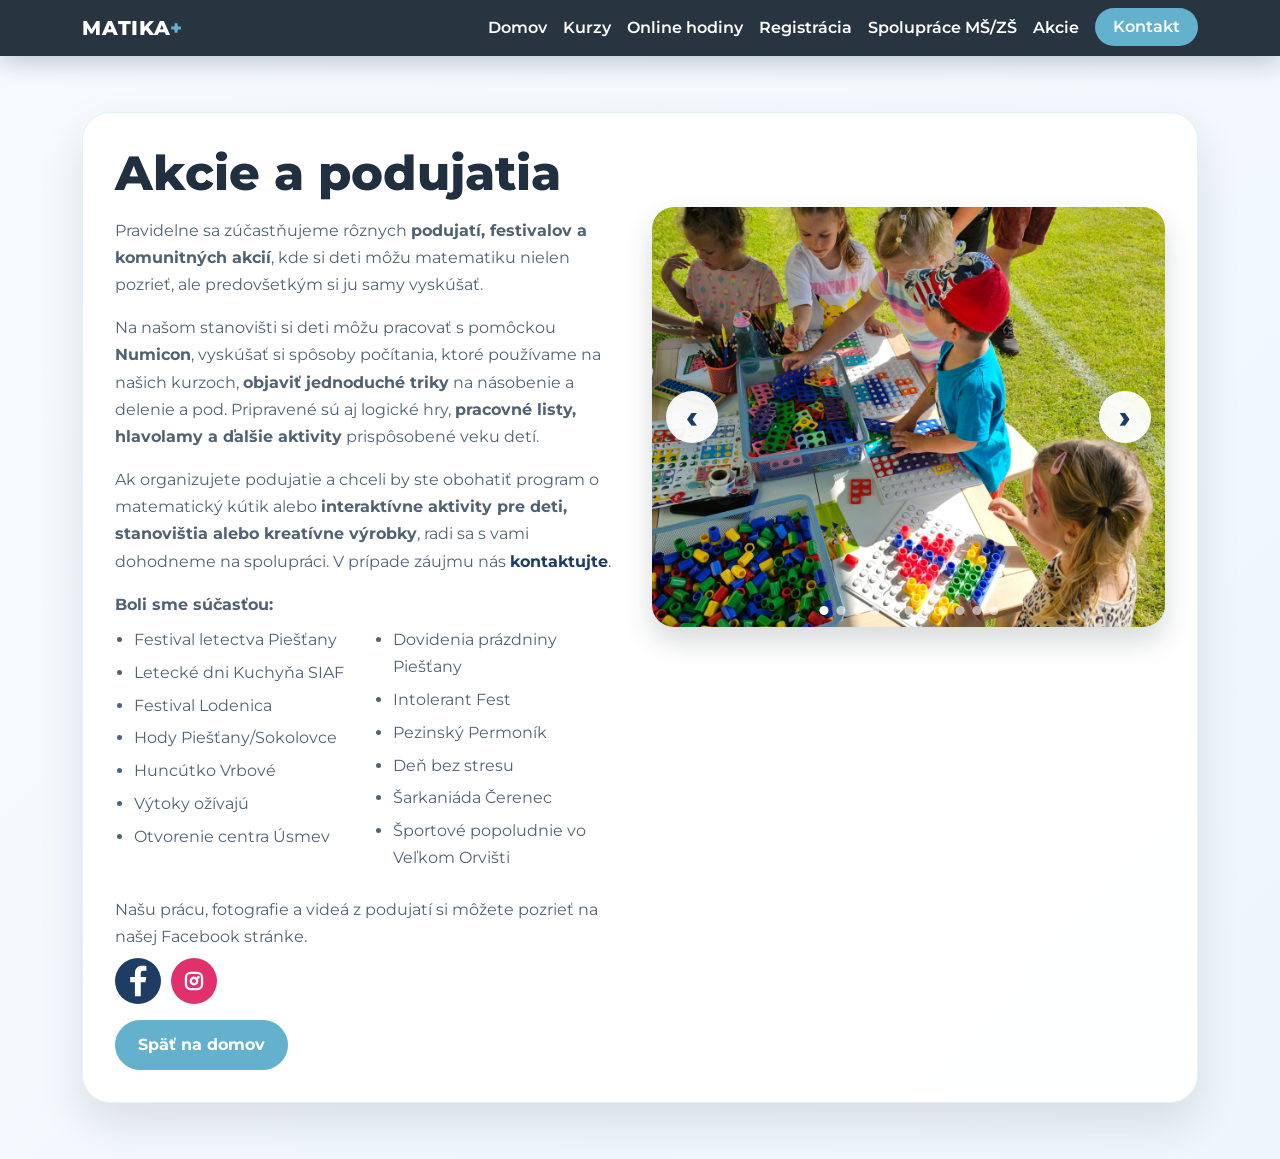
==== akcie.html @ 90e62349 "Add files via upload" ====
<!DOCTYPE html>
<html lang="sk">
<head>
<meta charset="UTF-8">
<meta name="viewport" content="width=device-width, initial-scale=1.0">
<title>Akcie | MATIKA+</title>
<link href="https://cdn.jsdelivr.net/npm/bootstrap@5.3.0/dist/css/bootstrap.min.css" rel="stylesheet">
<link rel="preconnect" href="https://fonts.googleapis.com">
<link rel="preconnect" href="https://fonts.gstatic.com" crossorigin>
<link href="https://fonts.googleapis.com/css2?family=Montserrat:wght@500;600;700;800&display=swap" rel="stylesheet">
<style>
body {
    margin: 0;
    font-family: 'Montserrat', sans-serif;
    background: linear-gradient(135deg, #f7fbff 0%, #eef6fb 100%);
    color: #203040;
}

.navbar {
    background: rgba(32,45,58,0.96) !important;
    backdrop-filter: blur(10px);
    box-shadow: 0 8px 24px rgba(20,36,59,0.22);
}

.navbar-brand {
    font-weight: 800;
    letter-spacing: 0.04em;
}

.navbar-brand .plus {
    color: #64b1ce;
    font-weight: 800;
}

.navbar .nav-link {
    color: #ffffff !important;
    font-weight: 600;
}

.navbar .nav-link:hover,
.navbar .nav-link:focus-visible {
    color: #b9ddff !important;
}

.navbar .contact-btn {
    display: inline-block;
    color: #ffffff !important;
    background: #64b1ce;
    padding: 10px 18px;
    border-radius: 999px;
    font-weight: 600;
    text-decoration: none;
    transition: transform 0.2s ease, background-color 0.2s ease;
    line-height: 1.1;
    border: 0;
}

.navbar .contact-btn:hover,
.navbar .contact-btn:focus-visible {
    transform: translateY(-2px);
    background: #1f3c63;
    color: #ffffff !important;
}

@media (max-width: 991.98px) {
    .navbar .contact-btn {
        margin-top: 8px;
        width: fit-content;
    }
}

.navbar .navbar-toggler {
    border-color: rgba(255,255,255,0.45);
}

.navbar .navbar-toggler-icon {
    filter: brightness(0) invert(1);
}

.page-wrap {
    min-height: calc(100vh - 92px);
    display: flex;
    align-items: center;
    padding: 112px 0 56px;
}

.hero-card {
    background: rgba(255,255,255,0.94);
    border: 1px solid rgba(100,177,206,0.18);
    border-radius: 28px;
    box-shadow: 0 20px 45px rgba(32,45,58,0.12);
    padding: 32px;
}

.section-title {
    font-size: clamp(2rem, 4vw, 3rem);
    font-weight: 800;
    margin-bottom: 14px;
}

.lead-copy {
    color: #516273;
    line-height: 1.7;
}

.event-list {
    margin: 0 0 1.5rem;
    padding-left: 1.2rem;
    color: #516273;
    line-height: 1.7;
    column-count: 2;
    column-gap: 24px;
}

.event-list li {
    margin-bottom: 0.35rem;
    break-inside: avoid;
}

@media (max-width: 991.98px) {
    .event-list {
        column-count: 1;
    }
}

.contact-link {
    color: #1f3c63;
    text-decoration: none;
    font-weight: 700;
}

.contact-link:hover,
.contact-link:focus-visible {
    color: #1f3c63;
    text-decoration: none;
}

.photo-slider {
    position: relative;
    border-radius: 22px;
    overflow: hidden;
    background: #ffffff;
    box-shadow: 0 14px 28px rgba(32,45,58,0.18);
}

.photo-slider-track {
    position: relative;
    width: 100%;
    aspect-ratio: 4 / 3;
    min-height: 420px;
    background: #f2f6fb;
}

.photo-slide {
    position: absolute;
    inset: 0;
    opacity: 0;
    transition: opacity 0.45s ease;
}

.photo-slide.active {
    opacity: 1;
}

.photo-slide img {
    width: 100%;
    height: 100%;
    object-fit: cover;
    display: block;
}

.slider-arrow {
    position: absolute;
    top: 50%;
    transform: translateY(-50%);
    width: 52px;
    height: 52px;
    border-radius: 50%;
    border: 0;
    background: rgba(255,255,255,0.94);
    color: #1f3c63;
    font-size: 2rem;
    font-weight: 800;
    line-height: 1;
    display: inline-flex;
    align-items: center;
    justify-content: center;
    box-shadow: 0 8px 20px rgba(31,60,99,0.25);
    cursor: pointer;
    z-index: 2;
}

.slider-arrow:hover,
.slider-arrow:focus-visible {
    background: #1f3c63;
    color: #ffffff;
}

.slider-arrow.prev {
    left: 14px;
}

.slider-arrow.next {
    right: 14px;
}

.slider-dots {
    position: absolute;
    left: 50%;
    bottom: 12px;
    transform: translateX(-50%);
    display: flex;
    gap: 8px;
    z-index: 2;
}

.slider-dot {
    width: 9px;
    height: 9px;
    border-radius: 50%;
    border: 0;
    background: rgba(255,255,255,0.6);
    padding: 0;
}

.slider-dot.active {
    background: #ffffff;
    box-shadow: 0 0 0 2px rgba(31,60,99,0.25);
}

.photo-column {
    padding-top: 62px;
}

@media (max-width: 991.98px) {
    .photo-slider-track {
        min-height: 340px;
    }

    .photo-column {
        padding-top: 0;
    }
}

.btn-primary {
    background: #64b1ce;
    border-color: #64b1ce;
    border-radius: 999px;
    padding: 12px 22px;
    font-weight: 700;
}

.btn-primary:hover,
.btn-primary:focus-visible {
    background: #1f3c63;
    border-color: #1f3c63;
}

.social-links-sub {
    display: flex;
    align-items: center;
    gap: 10px;
}

.fb-link,
.insta-link {
    display: inline-flex;
    align-items: center;
    justify-content: center;
    width: 46px;
    height: 46px;
    border-radius: 50%;
    background: transparent;
    text-decoration: none;
    box-shadow: none;
    border: 0;
}

.fb-link:hover,
.fb-link:focus-visible,
.insta-link:hover,
.insta-link:focus-visible {
    transform: translateY(-2px);
}

.fb-link svg,
.insta-link svg {
    width: 100%;
    height: 100%;
}
</style>
</head>
<body>
<nav class="navbar navbar-expand-lg navbar-dark fixed-top">
    <div class="container">
        <a class="navbar-brand" href="index.html#home">MATIKA<span class="plus">+</span></a>

        <button class="navbar-toggler" type="button" data-bs-toggle="collapse" data-bs-target="#navMenu" aria-controls="navMenu" aria-expanded="false" aria-label="Prepnúť navigáciu">
            <span class="navbar-toggler-icon"></span>
        </button>

        <div class="collapse navbar-collapse" id="navMenu">
            <ul class="navbar-nav ms-auto">
                <li class="nav-item"><a class="nav-link" href="index.html#home">Domov</a></li>
                <li class="nav-item"><a class="nav-link" href="index.html#kurzy">Kurzy</a></li>
                <li class="nav-item"><a class="nav-link" href="online-hodiny.html">Online hodiny</a></li>
                <li class="nav-item"><a class="nav-link" href="index.html#registracia">Registrácia</a></li>
                <li class="nav-item"><a class="nav-link" href="spoluprace-mszs.html">Spolupráce MŠ/ZŠ</a></li>
                <li class="nav-item"><a class="nav-link" href="akcie.html">Akcie</a></li>
                <li class="nav-item ms-lg-2"><a class="contact-btn" href="index.html#kontakt">Kontakt</a></li>
            </ul>
        </div>
    </div>
</nav>

<main class="page-wrap">
    <div class="container">
        <div class="hero-card">
            <div class="row g-4 align-items-start">
                <div class="col-lg-6">
                    <h1 class="section-title">Akcie a podujatia</h1>
                    <p class="lead-copy mb-3">Pravidelne sa zúčastňujeme rôznych <strong>podujatí, festivalov a komunitných akcií</strong>, kde si deti môžu matematiku nielen pozrieť, ale predovšetkým si ju samy vyskúšať.</p>
                    <p class="lead-copy mb-3">Na našom stanovišti si deti môžu pracovať s pomôckou <strong>Numicon</strong>, vyskúšať si spôsoby počítania, ktoré používame na našich kurzoch, <strong>objaviť jednoduché triky</strong> na násobenie a delenie a pod. Pripravené sú aj logické hry, <strong>pracovné listy, hlavolamy a ďalšie aktivity</strong> prispôsobené veku detí.</p>
                    <p class="lead-copy mb-3">Ak organizujete podujatie a chceli by ste obohatiť program o matematický kútik alebo <strong>interaktívne aktivity pre deti, stanovištia alebo kreatívne výrobky</strong>, radi sa s vami dohodneme na spolupráci. V prípade záujmu nás <a class="contact-link" href="index.html#kontakt">kontaktujte</a>.</p>
                    <p class="lead-copy mb-2"><strong>Boli sme súčasťou:</strong></p>
                    <ul class="event-list">
                        <li>Festival letectva Piešťany</li>
                        <li>Letecké dni Kuchyňa SIAF</li>
                        <li>Festival Lodenica</li>
                        <li>Hody Piešťany/Sokolovce</li>
                        <li>Huncútko Vrbové</li>
                        <li>Výtoky ožívajú</li>
                        <li>Otvorenie centra Úsmev</li>
                        <li>Dovidenia prázdniny Piešťany</li>
                        <li>Intolerant Fest</li>
                        <li>Pezinský Permoník</li>
                        <li>Deň bez stresu</li>
                        <li>Šarkaniáda Čerenec</li>
                        <li>Športové popoludnie vo Veľkom Orvišti</li>
                    </ul>
                    <p class="lead-copy mb-2">Našu prácu, fotografie a videá z podujatí si môžete pozrieť na našej Facebook stránke.</p>
                    <div class="mb-3 social-links-sub"><a class="fb-link" href="https://www.facebook.com/matikapluspn" target="_blank" rel="noopener noreferrer" aria-label="Facebook stránka Matika+" title="Facebook Matika+"><svg viewBox="0 0 24 24" aria-hidden="true" focusable="false"><circle cx="12" cy="12" r="12" fill="#1f3c63"/><path d="M13.45 20V12.7h2.46l.38-2.85h-2.84V8.04c0-.82.23-1.38 1.41-1.38h1.51V4.12c-.74-.08-1.48-.12-2.23-.11-2.22 0-3.75 1.36-3.75 3.87v1.97H7.93v2.85h2.46V20h3.06z" fill="#ffffff"/></svg></a><a class="insta-link" href="https://www.instagram.com/matikaplus_pn/" target="_blank" rel="noopener noreferrer" aria-label="Instagram Matika+" title="Instagram Matika+"><svg viewBox="0 0 24 24" aria-hidden="true" focusable="false"><circle cx="12" cy="12" r="12" fill="#E1306C"/><path fill="#ffffff" d="M10.2 7.2h3.6A3 3 0 0 1 16.8 10.2v3.6a3 3 0 0 1-3 3h-3.6a3 3 0 0 1-3-3v-3.6a3 3 0 0 1 3-3zm0 1.2a1.8 1.8 0 0 0-1.8 1.8v3.6a1.8 1.8 0 0 0 1.8 1.8h3.6a1.8 1.8 0 0 0 1.8-1.8v-3.6a1.8 1.8 0 0 0-1.8-1.8h-3.6zm4.05.9a.75.75 0 1 1 0 1.5.75.75 0 0 1 0-1.5zM12 9.7A2.3 2.3 0 1 1 9.7 12 2.3 2.3 0 0 1 12 9.7zm0 1.2A1.1 1.1 0 1 0 13.1 12 1.1 1.1 0 0 0 12 10.9z"/></svg></a></div>
                    <a class="btn btn-primary" href="index.html">Späť na domov</a>
                </div>
                <div class="col-lg-6 photo-column">
                    <div class="photo-slider" id="akcie-slider" aria-label="Fotografie z akcií Matika+">
                        <div class="photo-slider-track">
                            <div class="photo-slide active"><img src="Akcie 1.jpeg" alt="Akcie Matika+ - fotografia 1"></div>
                            <div class="photo-slide"><img src="Akcie 2.jpeg" alt="Akcie Matika+ - fotografia 2"></div>
                            <div class="photo-slide"><img src="Akcie 3.jpeg" alt="Akcie Matika+ - fotografia 3"></div>
                            <div class="photo-slide"><img src="Akcie 4.jpeg" alt="Akcie Matika+ - fotografia 4"></div>
                            <div class="photo-slide"><img src="Akcie 5.jpeg" alt="Akcie Matika+ - fotografia 5"></div>
                            <div class="photo-slide"><img src="Akcie 6.jpeg" alt="Akcie Matika+ - fotografia 6"></div>
                            <div class="photo-slide"><img src="Akcie 7.jpeg" alt="Akcie Matika+ - fotografia 7"></div>
                            <div class="photo-slide"><img src="Akcie 8.jpeg" alt="Akcie Matika+ - fotografia 8"></div>
                            <div class="photo-slide"><img src="Akcie 9.jpeg" alt="Akcie Matika+ - fotografia 9"></div>
                            <div class="photo-slide"><img src="Akcie 10.jpeg" alt="Akcie Matika+ - fotografia 10"></div>
                            <div class="photo-slide"><img src="Akcie 11.jpeg" alt="Akcie Matika+ - fotografia 11"></div>
                        </div>
                        <button class="slider-arrow prev" type="button" aria-label="Predošlá fotografia">&#8249;</button>
                        <button class="slider-arrow next" type="button" aria-label="Nasledujúca fotografia">&#8250;</button>
                        <div class="slider-dots" aria-hidden="true">
                            <button class="slider-dot active" type="button"></button>
                            <button class="slider-dot" type="button"></button>
                            <button class="slider-dot" type="button"></button>
                            <button class="slider-dot" type="button"></button>
                            <button class="slider-dot" type="button"></button>
                            <button class="slider-dot" type="button"></button>
                            <button class="slider-dot" type="button"></button>
                            <button class="slider-dot" type="button"></button>
                            <button class="slider-dot" type="button"></button>
                            <button class="slider-dot" type="button"></button>
                            <button class="slider-dot" type="button"></button>
                        </div>
                    </div>
                </div>
            </div>
        </div>
    </div>
</main>
<script>
(() => {
    const slider = document.getElementById('akcie-slider');
    if (!slider) return;

    const slides = Array.from(slider.querySelectorAll('.photo-slide'));
    const dots = Array.from(slider.querySelectorAll('.slider-dot'));
    const prevBtn = slider.querySelector('.slider-arrow.prev');
    const nextBtn = slider.querySelector('.slider-arrow.next');
    let current = 0;

    const showSlide = (index) => {
        current = (index + slides.length) % slides.length;
        slides.forEach((slide, i) => {
            slide.classList.toggle('active', i === current);
        });
        dots.forEach((dot, i) => {
            dot.classList.toggle('active', i === current);
        });
    };

    prevBtn?.addEventListener('click', () => showSlide(current - 1));
    nextBtn?.addEventListener('click', () => showSlide(current + 1));

    dots.forEach((dot, index) => {
        dot.addEventListener('click', () => showSlide(index));
    });

    setInterval(() => showSlide(current + 1), 4500);
})();
</script>
<script src="https://cdn.jsdelivr.net/npm/bootstrap@5.3.0/dist/js/bootstrap.bundle.min.js"></script>
</body>
</html>
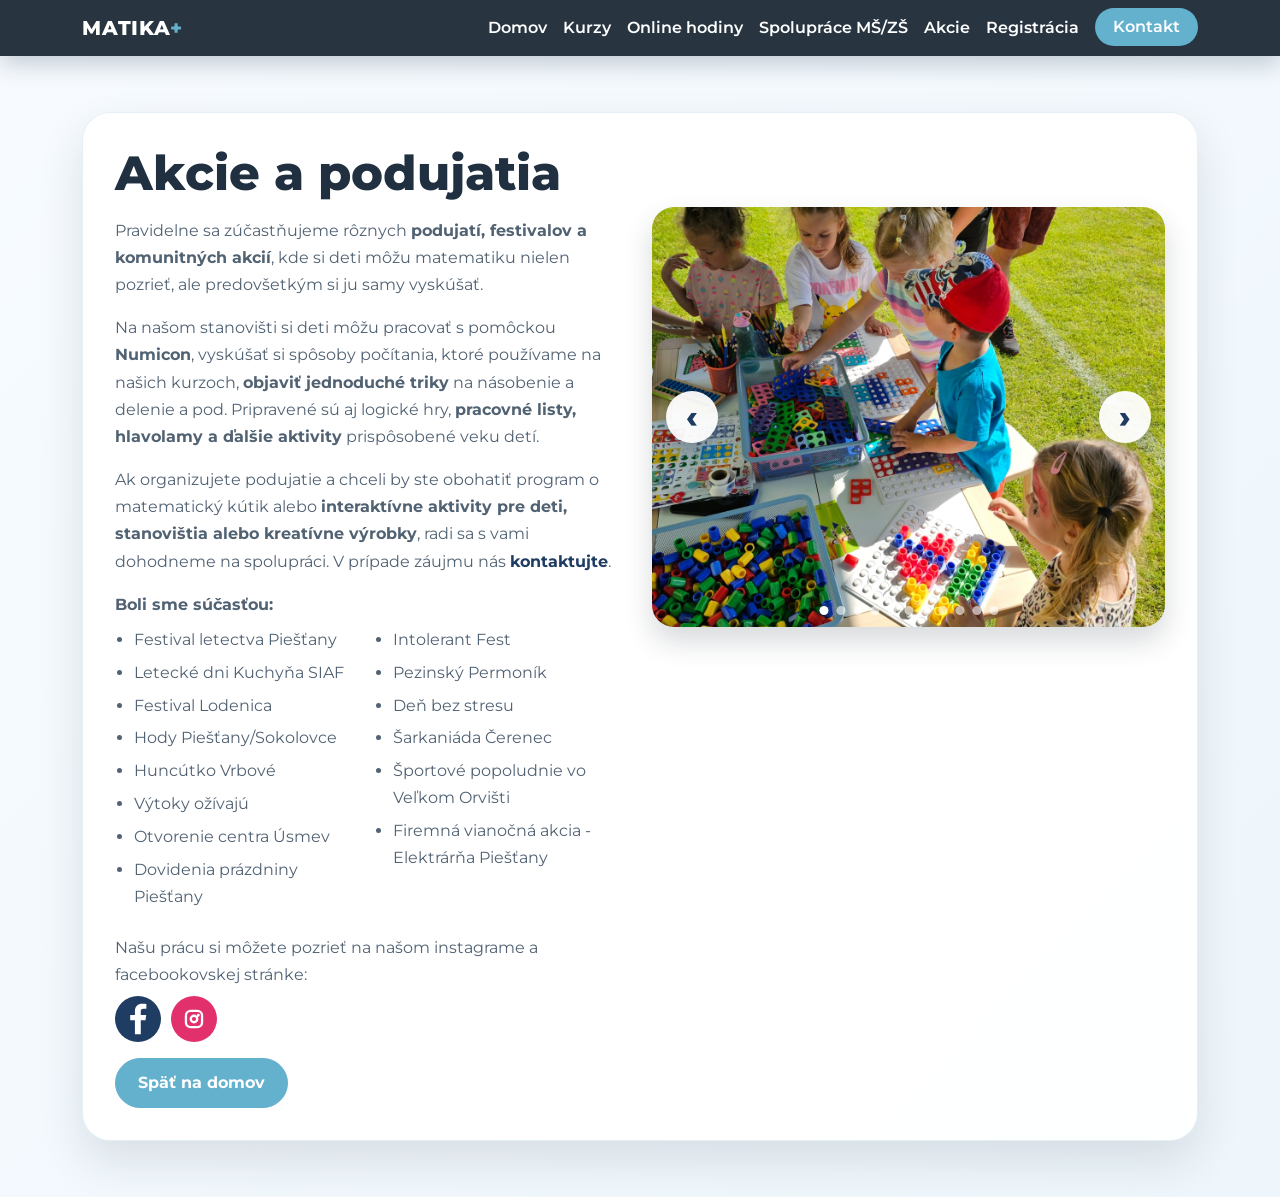
==== commit 6c93eb17: "Add files via upload" ====
--- a/akcie.html
+++ b/akcie.html
@@ -304,9 +304,9 @@
                 <li class="nav-item"><a class="nav-link" href="index.html#home">Domov</a></li>
                 <li class="nav-item"><a class="nav-link" href="index.html#kurzy">Kurzy</a></li>
                 <li class="nav-item"><a class="nav-link" href="online-hodiny.html">Online hodiny</a></li>
-                <li class="nav-item"><a class="nav-link" href="index.html#registracia">Registrácia</a></li>
                 <li class="nav-item"><a class="nav-link" href="spoluprace-mszs.html">Spolupráce MŠ/ZŠ</a></li>
                 <li class="nav-item"><a class="nav-link" href="akcie.html">Akcie</a></li>
+                <li class="nav-item"><a class="nav-link" href="index.html#registracia">Registrácia</a></li>
                 <li class="nav-item ms-lg-2"><a class="contact-btn" href="index.html#kontakt">Kontakt</a></li>
             </ul>
         </div>
@@ -337,8 +337,9 @@
                         <li>Deň bez stresu</li>
                         <li>Šarkaniáda Čerenec</li>
                         <li>Športové popoludnie vo Veľkom Orvišti</li>
+                        <li>Firemná vianočná akcia - Elektrárňa Piešťany</li>
                     </ul>
-                    <p class="lead-copy mb-2">Našu prácu, fotografie a videá z podujatí si môžete pozrieť na našej Facebook stránke.</p>
+                    <p class="lead-copy mb-2">Našu prácu si môžete pozrieť na našom instagrame a facebookovskej stránke:</p>
                     <div class="mb-3 social-links-sub"><a class="fb-link" href="https://www.facebook.com/matikapluspn" target="_blank" rel="noopener noreferrer" aria-label="Facebook stránka Matika+" title="Facebook Matika+"><svg viewBox="0 0 24 24" aria-hidden="true" focusable="false"><circle cx="12" cy="12" r="12" fill="#1f3c63"/><path d="M13.45 20V12.7h2.46l.38-2.85h-2.84V8.04c0-.82.23-1.38 1.41-1.38h1.51V4.12c-.74-.08-1.48-.12-2.23-.11-2.22 0-3.75 1.36-3.75 3.87v1.97H7.93v2.85h2.46V20h3.06z" fill="#ffffff"/></svg></a><a class="insta-link" href="https://www.instagram.com/matikaplus_pn/" target="_blank" rel="noopener noreferrer" aria-label="Instagram Matika+" title="Instagram Matika+"><svg viewBox="0 0 24 24" aria-hidden="true" focusable="false"><circle cx="12" cy="12" r="12" fill="#E1306C"/><path fill="#ffffff" d="M10.2 7.2h3.6A3 3 0 0 1 16.8 10.2v3.6a3 3 0 0 1-3 3h-3.6a3 3 0 0 1-3-3v-3.6a3 3 0 0 1 3-3zm0 1.2a1.8 1.8 0 0 0-1.8 1.8v3.6a1.8 1.8 0 0 0 1.8 1.8h3.6a1.8 1.8 0 0 0 1.8-1.8v-3.6a1.8 1.8 0 0 0-1.8-1.8h-3.6zm4.05.9a.75.75 0 1 1 0 1.5.75.75 0 0 1 0-1.5zM12 9.7A2.3 2.3 0 1 1 9.7 12 2.3 2.3 0 0 1 12 9.7zm0 1.2A1.1 1.1 0 1 0 13.1 12 1.1 1.1 0 0 0 12 10.9z"/></svg></a></div>
                     <a class="btn btn-primary" href="index.html">Späť na domov</a>
                 </div>
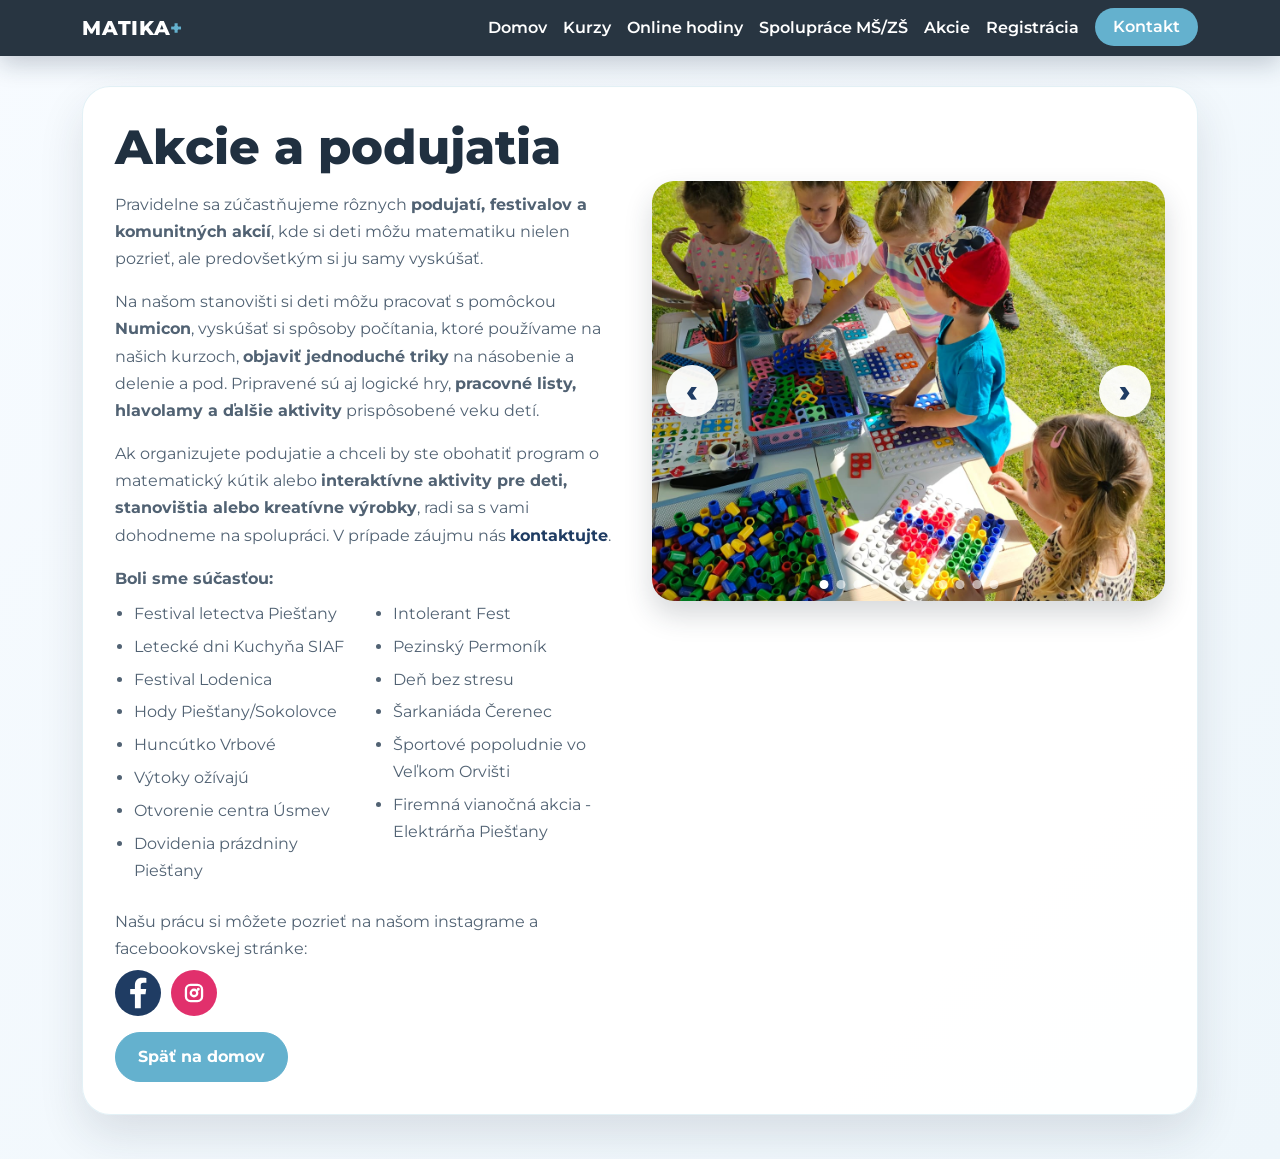
==== commit c057b980: "Add files via upload" ====
--- a/akcie.html
+++ b/akcie.html
@@ -23,6 +23,7 @@
 }
 
 .navbar-brand {
+    font-family: 'Montserrat', sans-serif;
     font-weight: 800;
     letter-spacing: 0.04em;
 }
@@ -34,12 +35,14 @@
 
 .navbar .nav-link {
     color: #ffffff !important;
+    font-family: 'Montserrat', sans-serif;
     font-weight: 600;
 }
 
 .navbar .nav-link:hover,
 .navbar .nav-link:focus-visible {
     color: #b9ddff !important;
+    transform: none;
 }
 
 .navbar .contact-btn {
@@ -81,7 +84,14 @@
     min-height: calc(100vh - 92px);
     display: flex;
     align-items: center;
-    padding: 112px 0 56px;
+    padding: 86px 0 44px;
+}
+
+@media (max-width: 991.98px) {
+    .page-wrap {
+        align-items: flex-start;
+        padding: 62px 0 22px;
+    }
 }
 
 .hero-card {
@@ -302,7 +312,7 @@
         <div class="collapse navbar-collapse" id="navMenu">
             <ul class="navbar-nav ms-auto">
                 <li class="nav-item"><a class="nav-link" href="index.html#home">Domov</a></li>
-                <li class="nav-item"><a class="nav-link" href="index.html#kurzy">Kurzy</a></li>
+                <li class="nav-item"><a class="nav-link" href="index.html?target=kurzy">Kurzy</a></li>
                 <li class="nav-item"><a class="nav-link" href="online-hodiny.html">Online hodiny</a></li>
                 <li class="nav-item"><a class="nav-link" href="spoluprace-mszs.html">Spolupráce MŠ/ZŠ</a></li>
                 <li class="nav-item"><a class="nav-link" href="akcie.html">Akcie</a></li>
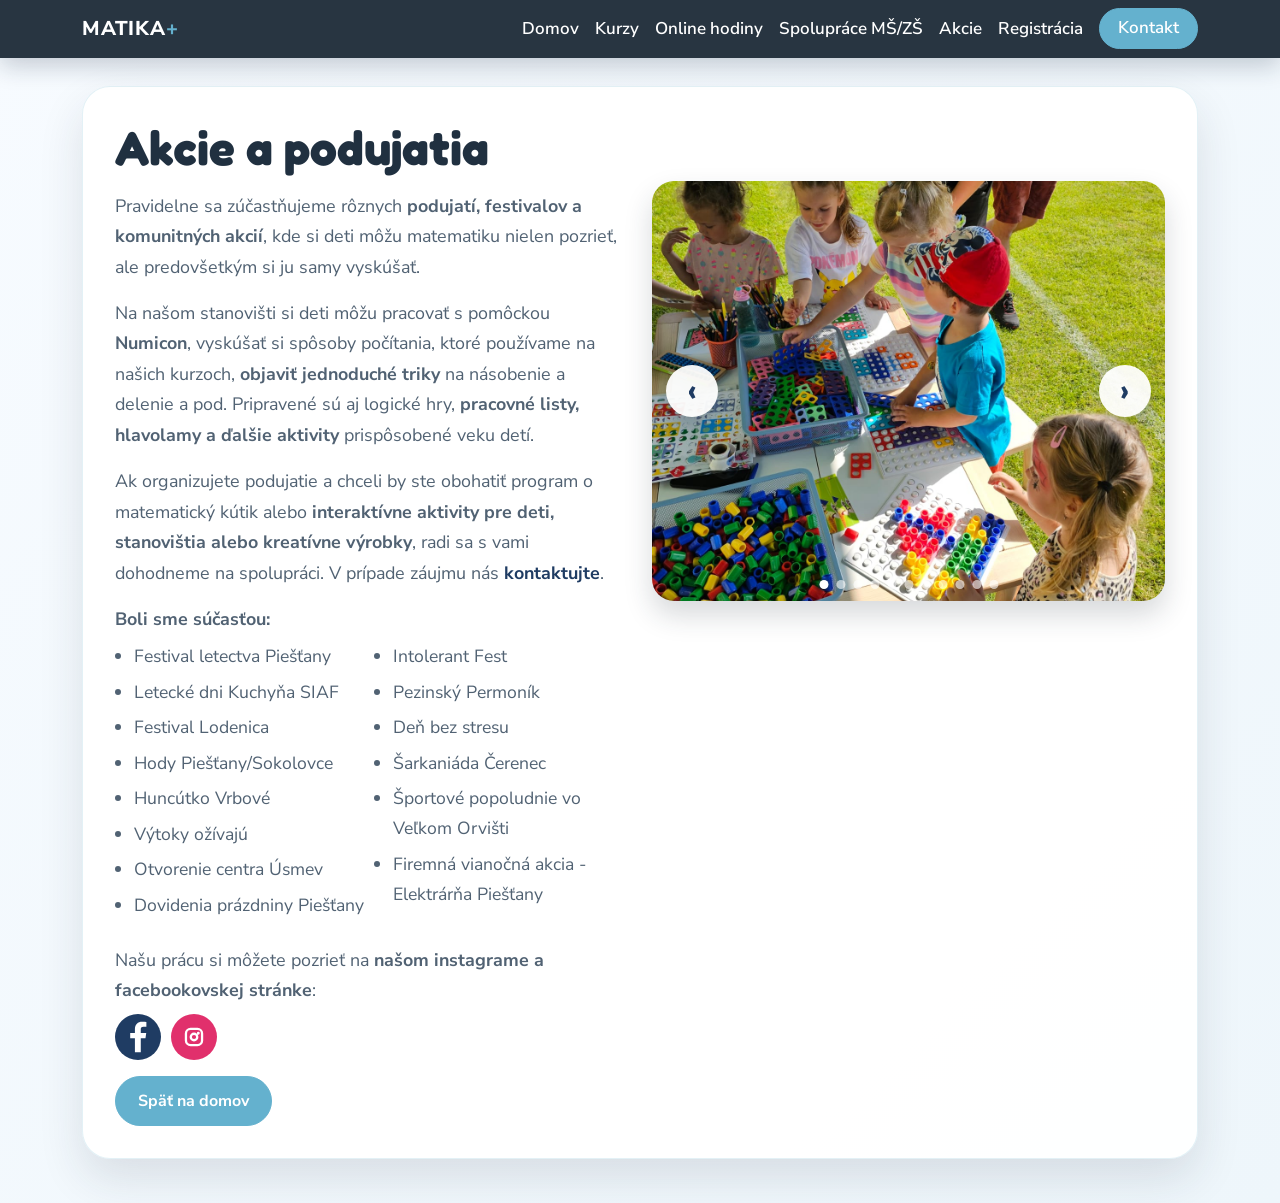
==== commit 622ae271: "Add files via upload" ====
--- a/akcie.html
+++ b/akcie.html
@@ -1,4 +1,4 @@
-<!DOCTYPE html>
+﻿<!DOCTYPE html>
 <html lang="sk">
 <head>
 <meta charset="UTF-8">
@@ -7,11 +7,12 @@
 <link href="https://cdn.jsdelivr.net/npm/bootstrap@5.3.0/dist/css/bootstrap.min.css" rel="stylesheet">
 <link rel="preconnect" href="https://fonts.googleapis.com">
 <link rel="preconnect" href="https://fonts.gstatic.com" crossorigin>
-<link href="https://fonts.googleapis.com/css2?family=Montserrat:wght@500;600;700;800&display=swap" rel="stylesheet">
+<link href="https://fonts.googleapis.com/css2?family=Fredoka:wght@400;500;600;700&family=Nunito+Sans:wght@400;500;600;700;800&family=Montserrat:wght@500;600;700;800&display=swap" rel="stylesheet">
 <style>
 body {
     margin: 0;
-    font-family: 'Montserrat', sans-serif;
+    font-family: 'Nunito Sans', 'Montserrat', sans-serif;
+    font-size: 17px;
     background: linear-gradient(135deg, #f7fbff 0%, #eef6fb 100%);
     color: #203040;
 }
@@ -23,7 +24,7 @@
 }
 
 .navbar-brand {
-    font-family: 'Montserrat', sans-serif;
+    font-family: 'Nunito Sans', 'Montserrat', sans-serif;
     font-weight: 800;
     letter-spacing: 0.04em;
 }
@@ -35,7 +36,7 @@
 
 .navbar .nav-link {
     color: #ffffff !important;
-    font-family: 'Montserrat', sans-serif;
+    font-family: 'Nunito Sans', 'Montserrat', sans-serif;
     font-weight: 600;
 }
 
@@ -53,16 +54,16 @@
     border-radius: 999px;
     font-weight: 600;
     text-decoration: none;
-    transition: transform 0.2s ease, background-color 0.2s ease;
+    transition: background-color 0.2s ease, border-color 0.2s ease, color 0.2s ease;
     line-height: 1.1;
-    border: 0;
+    border: 1px solid #64b1ce;
 }
 
 .navbar .contact-btn:hover,
 .navbar .contact-btn:focus-visible {
-    transform: translateY(-2px);
-    background: #1f3c63;
-    color: #ffffff !important;
+    background: #d9eef8;
+    border-color: #64b1ce;
+    color: #203040 !important;
 }
 
 @media (max-width: 991.98px) {
@@ -103,6 +104,7 @@
 }
 
 .section-title {
+    font-family: 'Fredoka', 'Montserrat', sans-serif;
     font-size: clamp(2rem, 4vw, 3rem);
     font-weight: 800;
     margin-bottom: 14px;
@@ -110,12 +112,14 @@
 
 .lead-copy {
     color: #516273;
+    font-size: 1.12rem;
     line-height: 1.7;
 }
 
 .event-list {
     margin: 0 0 1.5rem;
     padding-left: 1.2rem;
+    font-size: 1.1rem;
     color: #516273;
     line-height: 1.7;
     column-count: 2;
@@ -349,7 +353,7 @@
                         <li>Športové popoludnie vo Veľkom Orvišti</li>
                         <li>Firemná vianočná akcia - Elektrárňa Piešťany</li>
                     </ul>
-                    <p class="lead-copy mb-2">Našu prácu si môžete pozrieť na našom instagrame a facebookovskej stránke:</p>
+                    <p class="lead-copy mb-2">Našu prácu si môžete pozrieť na <strong>našom instagrame a facebookovskej stránke</strong>:</p>
                     <div class="mb-3 social-links-sub"><a class="fb-link" href="https://www.facebook.com/matikapluspn" target="_blank" rel="noopener noreferrer" aria-label="Facebook stránka Matika+" title="Facebook Matika+"><svg viewBox="0 0 24 24" aria-hidden="true" focusable="false"><circle cx="12" cy="12" r="12" fill="#1f3c63"/><path d="M13.45 20V12.7h2.46l.38-2.85h-2.84V8.04c0-.82.23-1.38 1.41-1.38h1.51V4.12c-.74-.08-1.48-.12-2.23-.11-2.22 0-3.75 1.36-3.75 3.87v1.97H7.93v2.85h2.46V20h3.06z" fill="#ffffff"/></svg></a><a class="insta-link" href="https://www.instagram.com/matikaplus_pn/" target="_blank" rel="noopener noreferrer" aria-label="Instagram Matika+" title="Instagram Matika+"><svg viewBox="0 0 24 24" aria-hidden="true" focusable="false"><circle cx="12" cy="12" r="12" fill="#E1306C"/><path fill="#ffffff" d="M10.2 7.2h3.6A3 3 0 0 1 16.8 10.2v3.6a3 3 0 0 1-3 3h-3.6a3 3 0 0 1-3-3v-3.6a3 3 0 0 1 3-3zm0 1.2a1.8 1.8 0 0 0-1.8 1.8v3.6a1.8 1.8 0 0 0 1.8 1.8h3.6a1.8 1.8 0 0 0 1.8-1.8v-3.6a1.8 1.8 0 0 0-1.8-1.8h-3.6zm4.05.9a.75.75 0 1 1 0 1.5.75.75 0 0 1 0-1.5zM12 9.7A2.3 2.3 0 1 1 9.7 12 2.3 2.3 0 0 1 12 9.7zm0 1.2A1.1 1.1 0 1 0 13.1 12 1.1 1.1 0 0 0 12 10.9z"/></svg></a></div>
                     <a class="btn btn-primary" href="index.html">Späť na domov</a>
                 </div>
@@ -422,4 +426,7 @@
 </script>
 <script src="https://cdn.jsdelivr.net/npm/bootstrap@5.3.0/dist/js/bootstrap.bundle.min.js"></script>
 </body>
-</html>+</html>
+
+
+
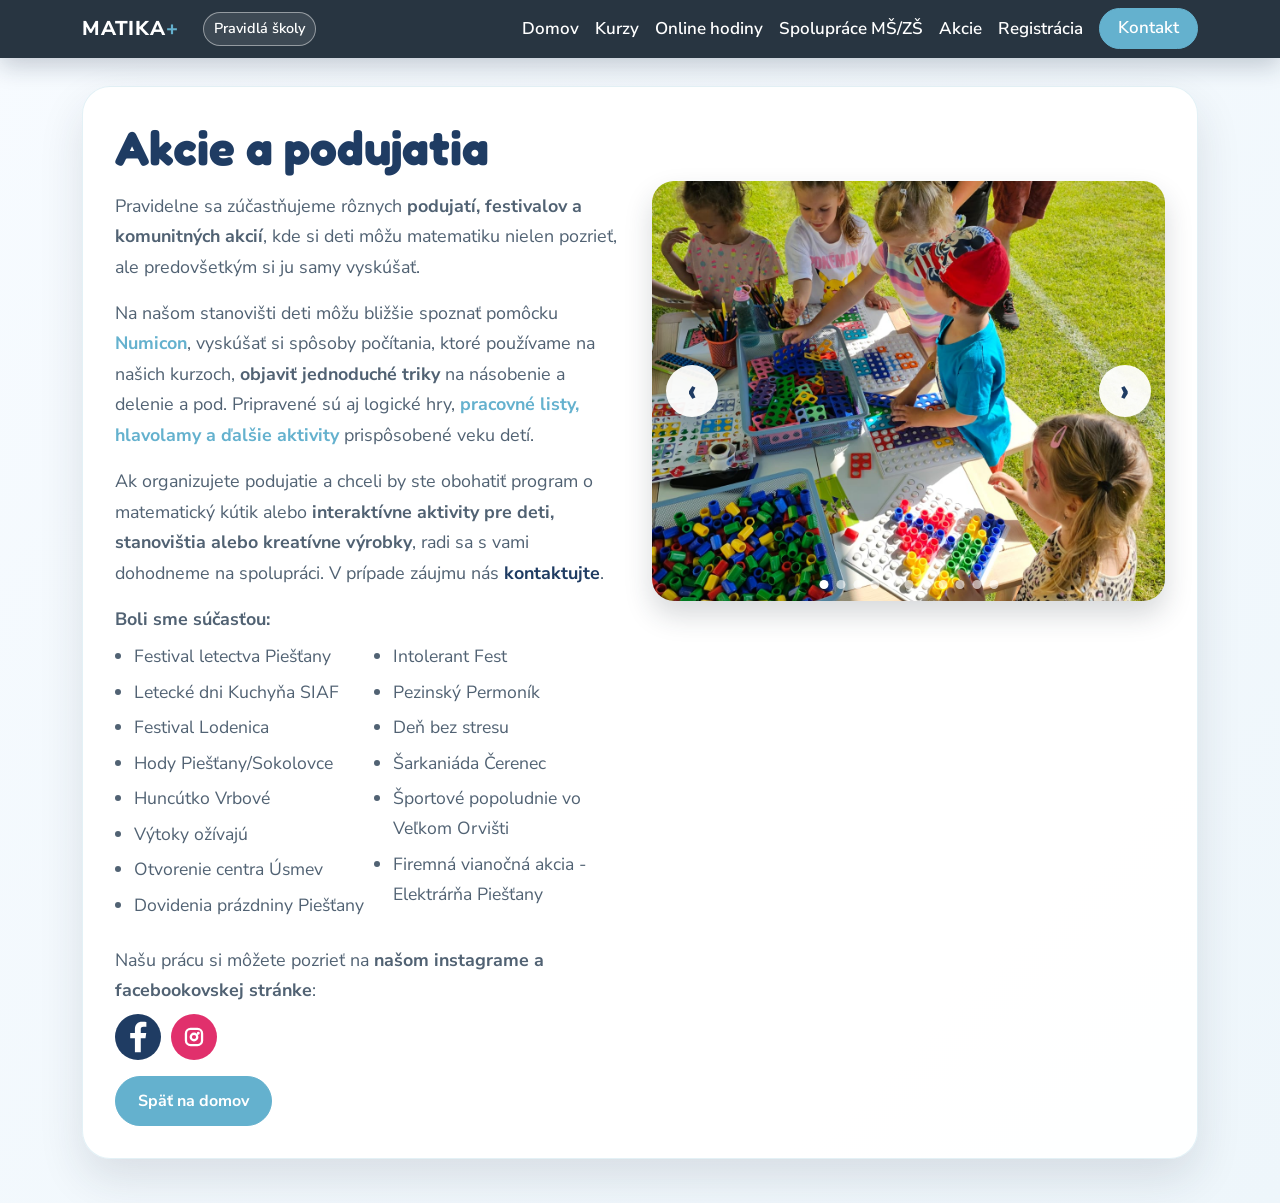
==== commit 7f25743b: "Add files via upload" ====
--- a/akcie.html
+++ b/akcie.html
@@ -4,10 +4,13 @@
 <meta charset="UTF-8">
 <meta name="viewport" content="width=device-width, initial-scale=1.0">
 <title>Akcie | MATIKA+</title>
+<link rel="icon" type="image/svg+xml" href="favicon-circle.svg?v=2">
 <link href="https://cdn.jsdelivr.net/npm/bootstrap@5.3.0/dist/css/bootstrap.min.css" rel="stylesheet">
 <link rel="preconnect" href="https://fonts.googleapis.com">
 <link rel="preconnect" href="https://fonts.gstatic.com" crossorigin>
 <link href="https://fonts.googleapis.com/css2?family=Fredoka:wght@400;500;600;700&family=Nunito+Sans:wght@400;500;600;700;800&family=Montserrat:wght@500;600;700;800&display=swap" rel="stylesheet">
+<link rel="stylesheet" href="navbar.css">
+<link rel="stylesheet" href="site-common.css">
 <style>
 body {
     margin: 0;
@@ -17,70 +20,6 @@
     color: #203040;
 }
 
-.navbar {
-    background: rgba(32,45,58,0.96) !important;
-    backdrop-filter: blur(10px);
-    box-shadow: 0 8px 24px rgba(20,36,59,0.22);
-}
-
-.navbar-brand {
-    font-family: 'Nunito Sans', 'Montserrat', sans-serif;
-    font-weight: 800;
-    letter-spacing: 0.04em;
-}
-
-.navbar-brand .plus {
-    color: #64b1ce;
-    font-weight: 800;
-}
-
-.navbar .nav-link {
-    color: #ffffff !important;
-    font-family: 'Nunito Sans', 'Montserrat', sans-serif;
-    font-weight: 600;
-}
-
-.navbar .nav-link:hover,
-.navbar .nav-link:focus-visible {
-    color: #b9ddff !important;
-    transform: none;
-}
-
-.navbar .contact-btn {
-    display: inline-block;
-    color: #ffffff !important;
-    background: #64b1ce;
-    padding: 10px 18px;
-    border-radius: 999px;
-    font-weight: 600;
-    text-decoration: none;
-    transition: background-color 0.2s ease, border-color 0.2s ease, color 0.2s ease;
-    line-height: 1.1;
-    border: 1px solid #64b1ce;
-}
-
-.navbar .contact-btn:hover,
-.navbar .contact-btn:focus-visible {
-    background: #d9eef8;
-    border-color: #64b1ce;
-    color: #203040 !important;
-}
-
-@media (max-width: 991.98px) {
-    .navbar .contact-btn {
-        margin-top: 8px;
-        width: fit-content;
-    }
-}
-
-.navbar .navbar-toggler {
-    border-color: rgba(255,255,255,0.45);
-}
-
-.navbar .navbar-toggler-icon {
-    filter: brightness(0) invert(1);
-}
-
 .page-wrap {
     min-height: calc(100vh - 92px);
     display: flex;
@@ -114,6 +53,11 @@
     color: #516273;
     font-size: 1.12rem;
     line-height: 1.7;
+}
+
+.accent-text {
+    color: #64b1ce;
+    font-weight: 700;
 }
 
 .event-list {
@@ -305,27 +249,7 @@
 </style>
 </head>
 <body>
-<nav class="navbar navbar-expand-lg navbar-dark fixed-top">
-    <div class="container">
-        <a class="navbar-brand" href="index.html#home">MATIKA<span class="plus">+</span></a>
-
-        <button class="navbar-toggler" type="button" data-bs-toggle="collapse" data-bs-target="#navMenu" aria-controls="navMenu" aria-expanded="false" aria-label="Prepnúť navigáciu">
-            <span class="navbar-toggler-icon"></span>
-        </button>
-
-        <div class="collapse navbar-collapse" id="navMenu">
-            <ul class="navbar-nav ms-auto">
-                <li class="nav-item"><a class="nav-link" href="index.html#home">Domov</a></li>
-                <li class="nav-item"><a class="nav-link" href="index.html?target=kurzy">Kurzy</a></li>
-                <li class="nav-item"><a class="nav-link" href="online-hodiny.html">Online hodiny</a></li>
-                <li class="nav-item"><a class="nav-link" href="spoluprace-mszs.html">Spolupráce MŠ/ZŠ</a></li>
-                <li class="nav-item"><a class="nav-link" href="akcie.html">Akcie</a></li>
-                <li class="nav-item"><a class="nav-link" href="index.html#registracia">Registrácia</a></li>
-                <li class="nav-item ms-lg-2"><a class="contact-btn" href="index.html#kontakt">Kontakt</a></li>
-            </ul>
-        </div>
-    </div>
-</nav>
+<div id="navbar-placeholder"></div>
 
 <main class="page-wrap">
     <div class="container">
@@ -334,7 +258,7 @@
                 <div class="col-lg-6">
                     <h1 class="section-title">Akcie a podujatia</h1>
                     <p class="lead-copy mb-3">Pravidelne sa zúčastňujeme rôznych <strong>podujatí, festivalov a komunitných akcií</strong>, kde si deti môžu matematiku nielen pozrieť, ale predovšetkým si ju samy vyskúšať.</p>
-                    <p class="lead-copy mb-3">Na našom stanovišti si deti môžu pracovať s pomôckou <strong>Numicon</strong>, vyskúšať si spôsoby počítania, ktoré používame na našich kurzoch, <strong>objaviť jednoduché triky</strong> na násobenie a delenie a pod. Pripravené sú aj logické hry, <strong>pracovné listy, hlavolamy a ďalšie aktivity</strong> prispôsobené veku detí.</p>
+                    <p class="lead-copy mb-3">Na našom stanovišti deti môžu bližšie spoznať pomôcku <strong><span class="accent-text">Numicon</span></strong>, vyskúšať si spôsoby počítania, ktoré používame na našich kurzoch, <strong>objaviť jednoduché triky</strong> na násobenie a delenie a pod. Pripravené sú aj logické hry, <strong><span class="accent-text">pracovné listy, hlavolamy a ďalšie aktivity</span></strong> prispôsobené veku detí.</p>
                     <p class="lead-copy mb-3">Ak organizujete podujatie a chceli by ste obohatiť program o matematický kútik alebo <strong>interaktívne aktivity pre deti, stanovištia alebo kreatívne výrobky</strong>, radi sa s vami dohodneme na spolupráci. V prípade záujmu nás <a class="contact-link" href="index.html#kontakt">kontaktujte</a>.</p>
                     <p class="lead-copy mb-2"><strong>Boli sme súčasťou:</strong></p>
                     <ul class="event-list">
@@ -425,6 +349,20 @@
 })();
 </script>
 <script src="https://cdn.jsdelivr.net/npm/bootstrap@5.3.0/dist/js/bootstrap.bundle.min.js"></script>
+<script src="navbar-loader.js"></script>
+<script>
+document.querySelectorAll('a[href^="index.html#"]').forEach((link) => {
+    const href = link.getAttribute('href');
+    const hash = href.includes('#') ? href.slice(href.indexOf('#')) : '';
+    if (!hash || !['#registracia', '#kurzy'].includes(hash)) return;
+
+    link.addEventListener('click', (event) => {
+        event.preventDefault();
+        const target = hash === '#registracia' ? 'registracia' : 'kurzy';
+        window.location.href = `index.html?target=${target}`;
+    });
+});
+</script>
 </body>
 </html>
 
--- a/navbar.css
+++ b/navbar.css
@@ -0,0 +1,89 @@
+.navbar {
+    background: rgba(32,45,58,0.96) !important;
+    backdrop-filter: blur(10px);
+    box-shadow: 0 8px 24px rgba(20,36,59,0.22);
+    color: #203040;
+    font-family: 'Nunito Sans', 'Montserrat', sans-serif;
+    text-align: start;
+}
+
+.navbar-brand {
+    font-family: 'Nunito Sans', 'Montserrat', sans-serif;
+    font-weight: 800;
+    letter-spacing: 0.04em;
+}
+
+.navbar-brand .plus {
+    color: #64b1ce;
+    font-weight: 800;
+}
+
+.navbar .nav-link {
+    color: #ffffff !important;
+    font-family: 'Nunito Sans', 'Montserrat', sans-serif;
+    font-weight: 600;
+}
+
+.navbar .nav-link:hover,
+.navbar .nav-link:focus-visible {
+    color: #b9ddff !important;
+    transform: none;
+}
+
+.navbar .contact-btn {
+    display: inline-block;
+    color: #ffffff !important;
+    background: #64b1ce;
+    padding: 10px 18px;
+    border-radius: 999px;
+    font-weight: 600;
+    text-decoration: none;
+    transition: background-color 0.2s ease, border-color 0.2s ease, color 0.2s ease;
+    line-height: 1.1;
+    border: 1px solid #64b1ce;
+}
+
+.navbar .contact-btn:hover,
+.navbar .contact-btn:focus-visible {
+    background: #d9eef8;
+    border-color: #64b1ce;
+    color: #203040 !important;
+}
+
+.navbar-rule-link {
+    display: inline-flex;
+    align-items: center;
+    margin-left: 8px;
+    padding: 5px 10px;
+    border: 1px solid rgba(255,255,255,0.45);
+    border-radius: 999px;
+    background: rgba(255,255,255,0.1);
+    color: #ffffff;
+    font-weight: 600;
+    font-size: 0.9rem;
+    text-decoration: none;
+    transition: background-color 0.2s ease, border-color 0.2s ease, color 0.2s ease, transform 0.2s ease;
+}
+
+.navbar-rule-link:hover,
+.navbar-rule-link:focus-visible {
+    background: #d9eef8;
+    border-color: #64b1ce;
+    color: #203040;
+    transform: translateY(-1px);
+}
+
+@media (max-width: 991.98px) {
+    .navbar .contact-btn {
+        margin-top: 8px;
+        width: fit-content;
+    }
+}
+
+.navbar .navbar-toggler {
+    border-color: rgba(255,255,255,0.45);
+}
+
+.navbar .navbar-toggler-icon {
+    filter: brightness(0) invert(1);
+}
--- a/site-common.css
+++ b/site-common.css
@@ -0,0 +1,96 @@
+html {
+    scroll-behavior: auto;
+    scroll-padding-top: 72px;
+}
+
+body {
+    margin: 0;
+    font-family: 'Nunito Sans', 'Montserrat', sans-serif;
+    font-size: 17px;
+    background: linear-gradient(135deg, #f7fbff 0%, #eef6fb 100%);
+    color: #203040;
+}
+
+.page-wrap,
+.page {
+    min-height: 100vh;
+    display: flex;
+    align-items: center;
+    padding: 88px 0 52px;
+}
+
+@media (max-width: 991.98px) {
+    .page-wrap,
+    .page {
+        align-items: flex-start;
+        padding: 76px 0 34px;
+    }
+
+}
+
+.hero-card,
+.rules-card,
+.content-card,
+.box {
+    background: rgba(255,255,255,0.94);
+    border: 1px solid rgba(100,177,206,0.18);
+    border-radius: 28px;
+    box-shadow: 0 20px 45px rgba(32,45,58,0.12);
+    padding: 32px;
+}
+
+.box {
+    width: 100%;
+    margin: 0;
+    color: #203040;
+    border-radius: 28px;
+    box-shadow: 0 20px 45px rgba(32,45,58,0.12);
+}
+
+.section-title,
+.page-title,
+.hero-title {
+    font-family: 'Nunito Sans', 'Montserrat', sans-serif;
+    font-size: clamp(1.8rem, 3vw, 2.4rem);
+    font-weight: 800;
+    color: #1f3c63;
+    margin-bottom: 12px;
+    line-height: 1.2;
+}
+
+.btn {
+    border-radius: 999px;
+    padding: 12px 24px;
+    font-weight: 700;
+}
+
+.btn-primary {
+    background: #64b1ce;
+    border-color: #64b1ce;
+}
+
+.btn-outline-dark {
+    border-color: #203040;
+    color: #203040;
+}
+
+.btn-outline-dark:hover,
+.btn-outline-dark:focus-visible {
+    background: rgba(100,177,206,0.12);
+    border-color: #64b1ce;
+    color: #203040;
+}
+
+.back-link {
+    display: inline-block;
+    margin-bottom: 20px;
+    color: #1f3c63;
+    font-weight: 700;
+    text-decoration: none;
+}
+
+.back-link:hover,
+.back-link:focus-visible {
+    color: #64b1ce;
+    text-decoration: none;
+}
